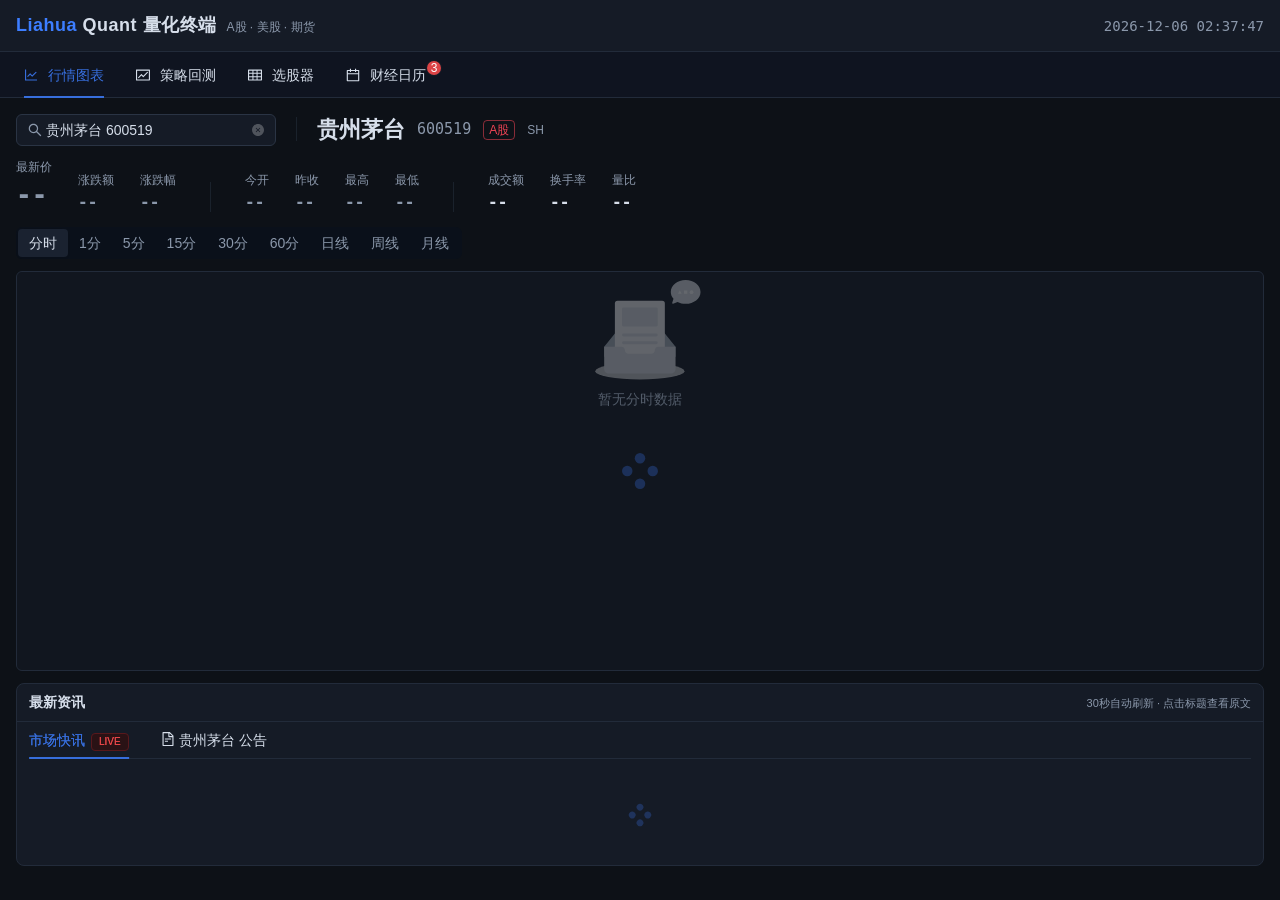
==== index.html @ 02c059ac "feat: US pre-market price on quote panel + pre/after-hours session indicator" ====
<!doctype html>
<html lang="zh-CN">
  <head>
    <meta charset="UTF-8" />
    <meta name="viewport" content="width=device-width, initial-scale=1.0, viewport-fit=cover" />
    <meta name="theme-color" content="#151b26" />
    <meta name="apple-mobile-web-app-capable" content="yes" />
    <meta name="apple-mobile-web-app-status-bar-style" content="black-translucent" />
    <link rel="icon" type="image/svg+xml" href="./favicon.svg" />
    <title>Liahua Quant · 量化终端</title>
    <script type="module" crossorigin src="./assets/index-Dqg5pVfK.js"></script>
    <link rel="stylesheet" crossorigin href="./assets/index-D7FE1mAZ.css">
  </head>
  <body>
    <div id="root"></div>
  </body>
</html>
---- assets/index-D7FE1mAZ.css ----
*{box-sizing:border-box}html,body,#root{margin:0;padding:0;height:100%;background:#0d1117;color:#d6deea}body{font-family:-apple-system,PingFang SC,Microsoft YaHei,Segoe UI,Roboto,sans-serif;-webkit-font-smoothing:antialiased}::-webkit-scrollbar{width:8px;height:8px}::-webkit-scrollbar-thumb{background:#2a3444;border-radius:4px}::-webkit-scrollbar-thumb:hover{background:#3a4762}::-webkit-scrollbar-track{background:transparent}.num-up{color:#ef4455}.num-down{color:#1fc47d}.num-flat{color:#8b98ab}.kline-chart-container{width:100%;height:100%}.hide-scrollbar::-webkit-scrollbar{display:none}.hide-scrollbar{-ms-overflow-style:none;scrollbar-width:none}@media (max-width: 768px){body{-webkit-tap-highlight-color:transparent;overscroll-behavior-y:none}.ant-table-cell{padding-top:10px;padding-bottom:10px}.ant-segmented-item-label{padding:4px 10px}.ant-input,.ant-segmented,.ant-select-selection-item{font-size:14px}}
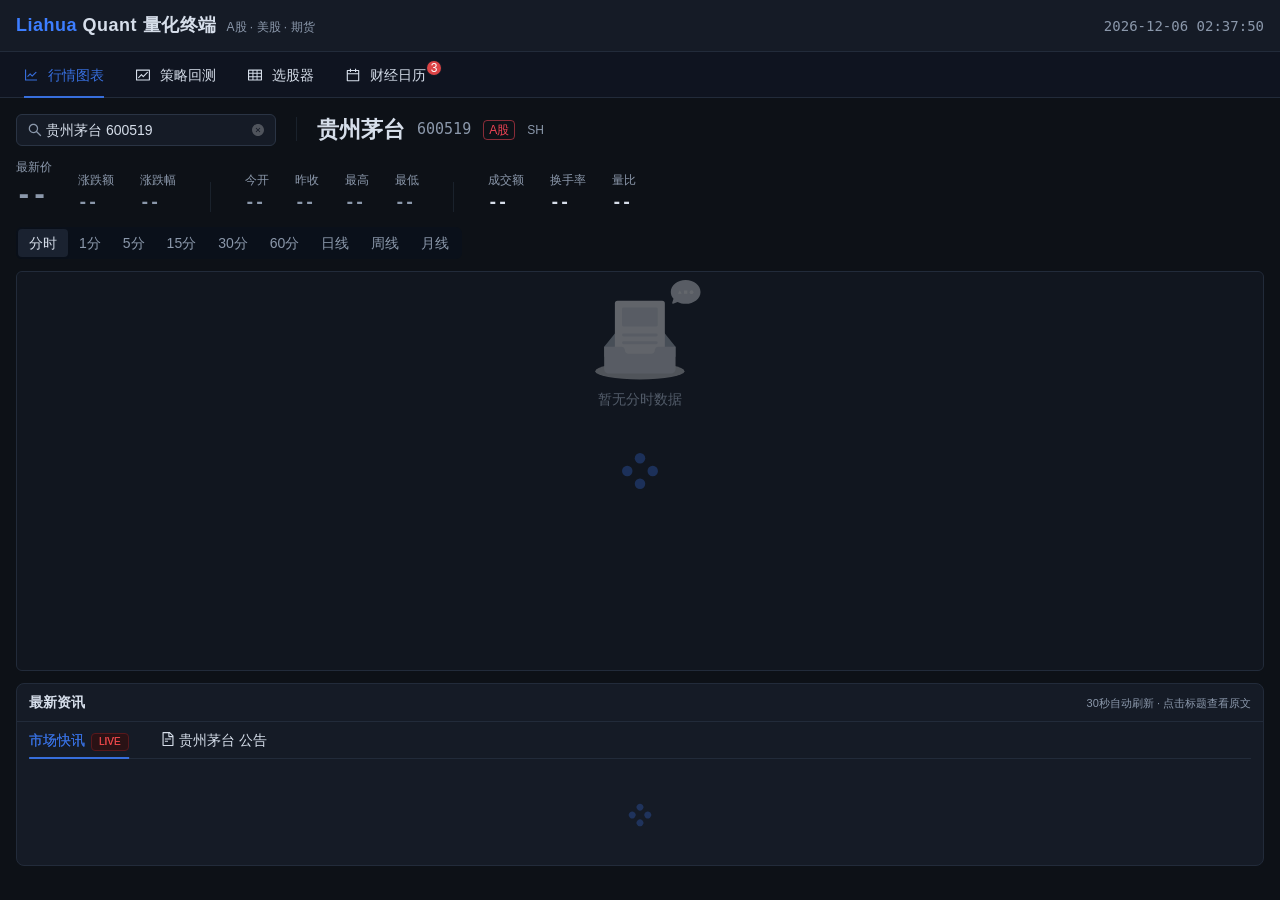
==== commit e40a9a0d: "feat: add PCB sector (TTMI/CLS/SMT/ROG)" ====
--- a/index.html
+++ b/index.html
@@ -8,7 +8,7 @@
     <meta name="apple-mobile-web-app-status-bar-style" content="black-translucent" />
     <link rel="icon" type="image/svg+xml" href="./favicon.svg" />
     <title>Liahua Quant · 量化终端</title>
-    <script type="module" crossorigin src="./assets/index-Dqg5pVfK.js"></script>
+    <script type="module" crossorigin src="./assets/index-BbQ2ewA9.js"></script>
     <link rel="stylesheet" crossorigin href="./assets/index-D7FE1mAZ.css">
   </head>
   <body>
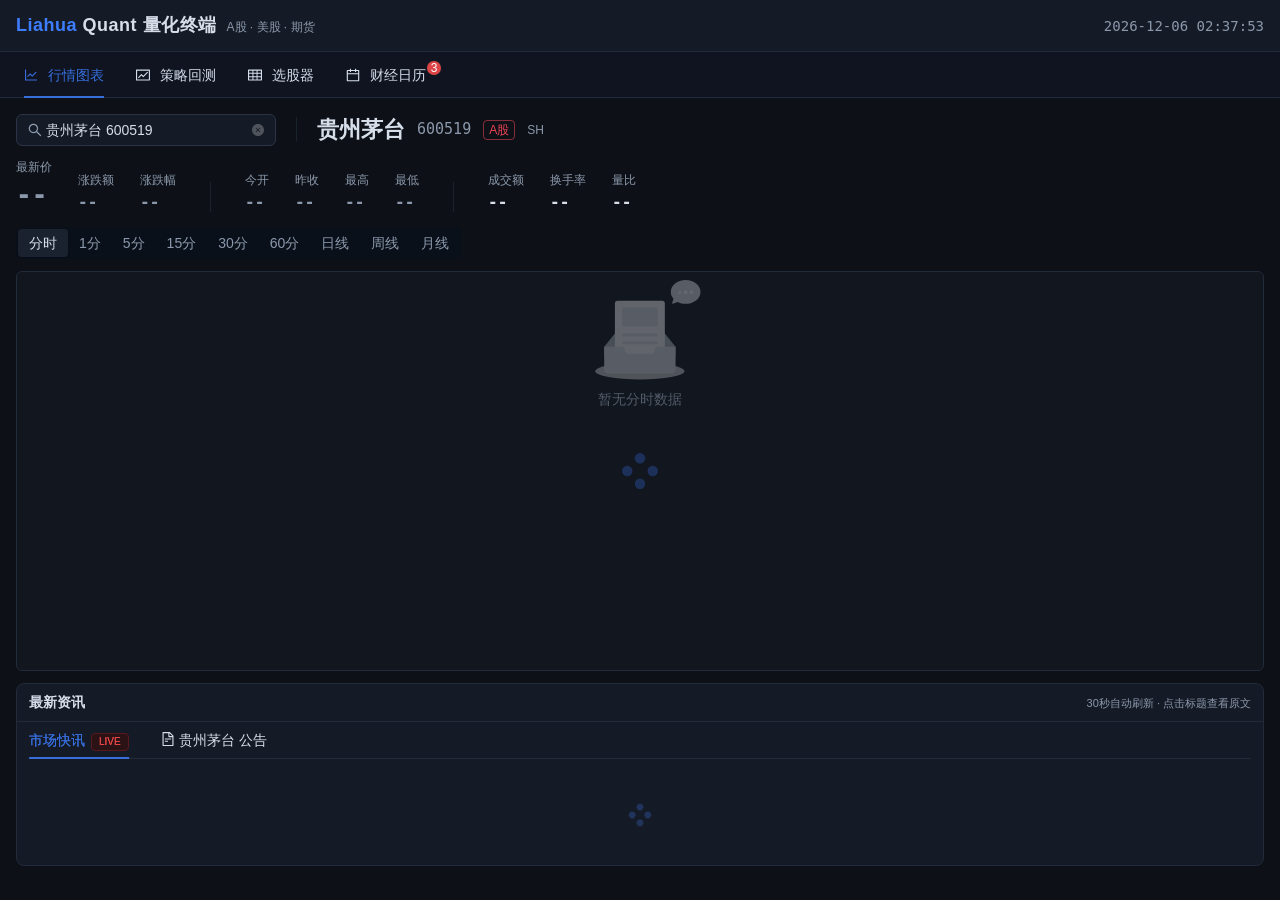
==== commit e1d5e911: "feat: sector cube click opens intraday chart modal with member quotes" ====
--- a/index.html
+++ b/index.html
@@ -8,7 +8,7 @@
     <meta name="apple-mobile-web-app-status-bar-style" content="black-translucent" />
     <link rel="icon" type="image/svg+xml" href="./favicon.svg" />
     <title>Liahua Quant · 量化终端</title>
-    <script type="module" crossorigin src="./assets/index-BbQ2ewA9.js"></script>
+    <script type="module" crossorigin src="./assets/index-DjyIBcL6.js"></script>
     <link rel="stylesheet" crossorigin href="./assets/index-D7FE1mAZ.css">
   </head>
   <body>
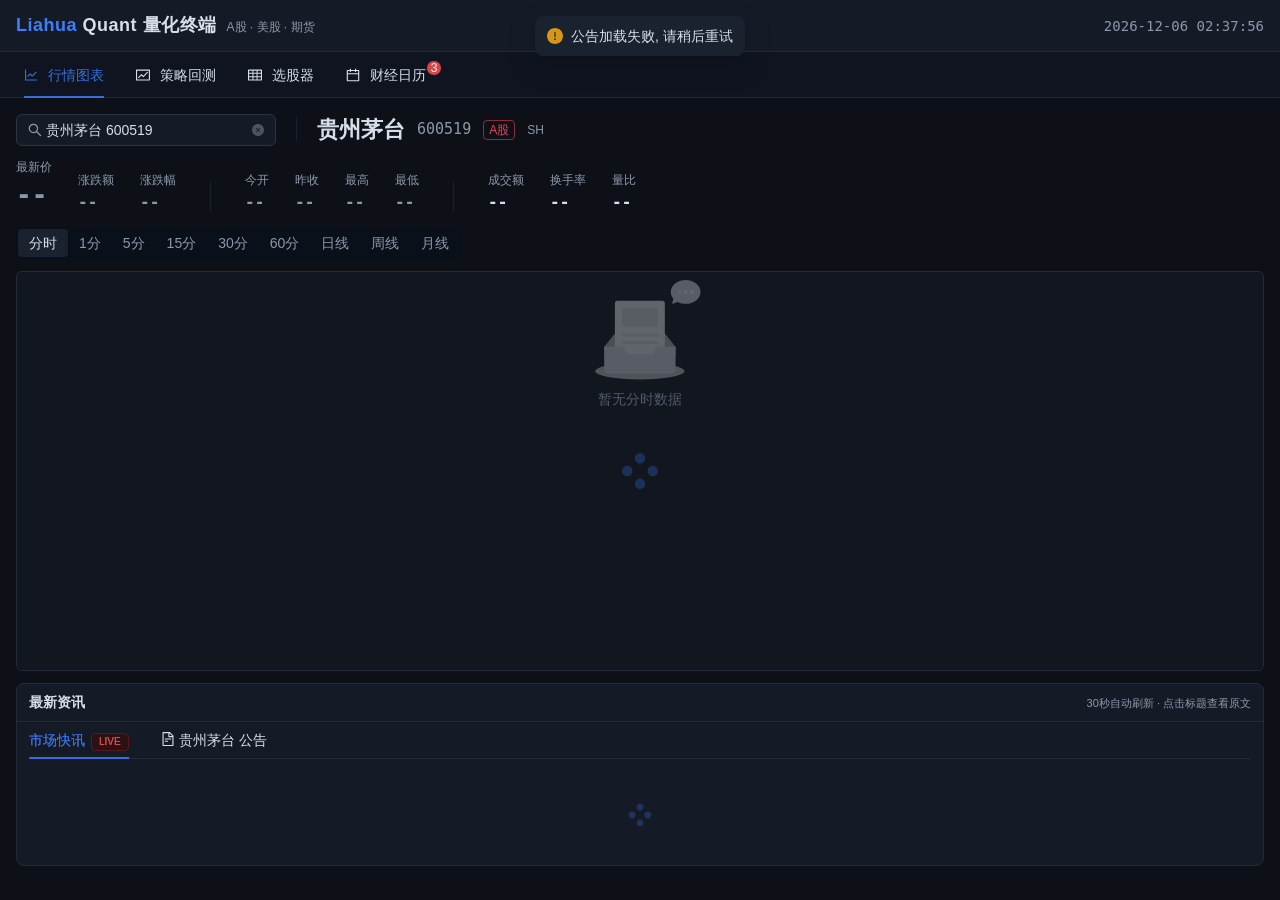
==== commit 03d6c493: "feat: expand US sector members (storage/CPO/PCB/pharma/brokers to 4-6 stocks)" ====
--- a/index.html
+++ b/index.html
@@ -8,7 +8,7 @@
     <meta name="apple-mobile-web-app-status-bar-style" content="black-translucent" />
     <link rel="icon" type="image/svg+xml" href="./favicon.svg" />
     <title>Liahua Quant · 量化终端</title>
-    <script type="module" crossorigin src="./assets/index-DjyIBcL6.js"></script>
+    <script type="module" crossorigin src="./assets/index-DGotKlfr.js"></script>
     <link rel="stylesheet" crossorigin href="./assets/index-D7FE1mAZ.css">
   </head>
   <body>
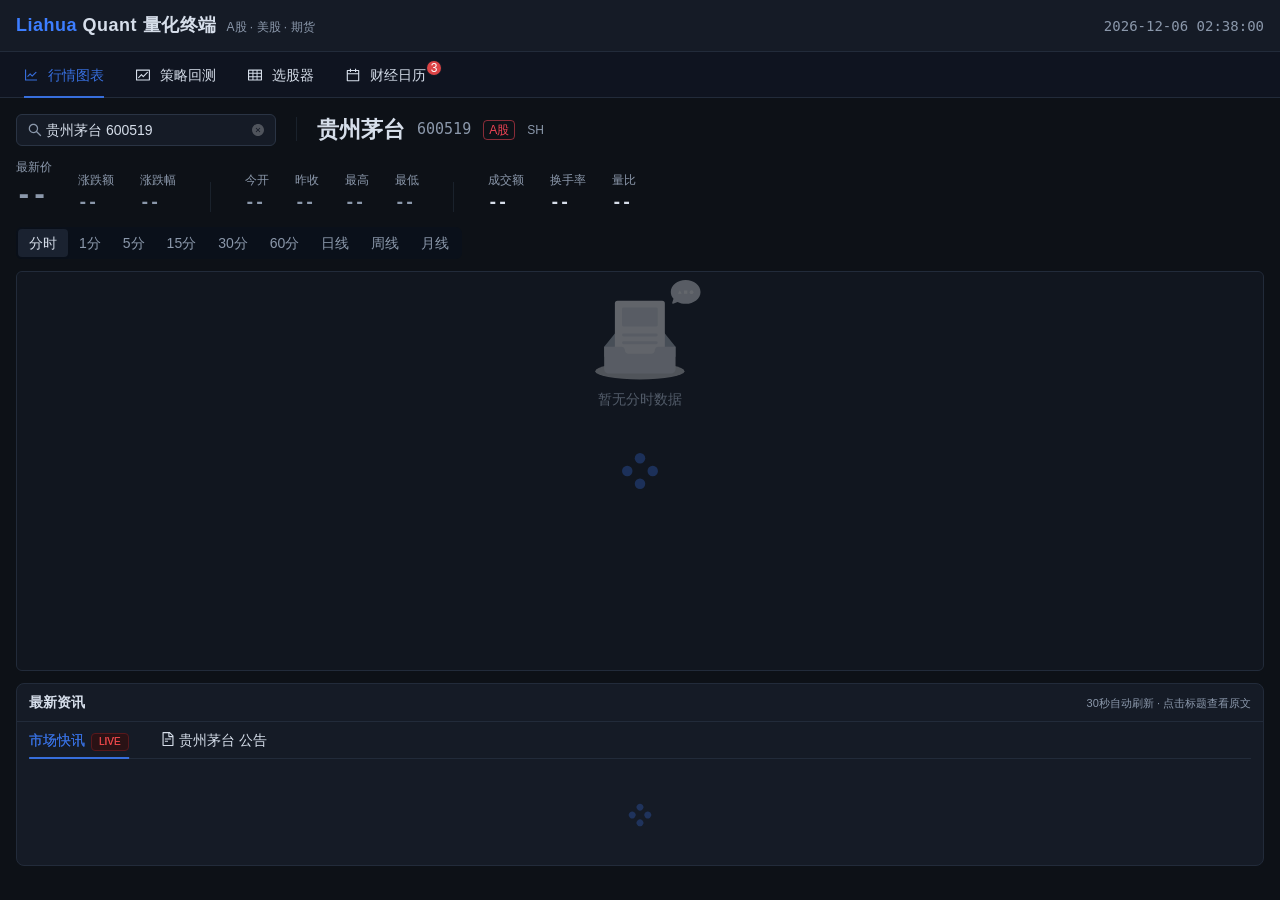
==== commit 069388c3: "fix: intraday fallback via 1-min klines for US off-hours (sparse data flattening)" ====
--- a/index.html
+++ b/index.html
@@ -8,7 +8,7 @@
     <meta name="apple-mobile-web-app-status-bar-style" content="black-translucent" />
     <link rel="icon" type="image/svg+xml" href="./favicon.svg" />
     <title>Liahua Quant · 量化终端</title>
-    <script type="module" crossorigin src="./assets/index-DGotKlfr.js"></script>
+    <script type="module" crossorigin src="./assets/index-7ZZLRTIh.js"></script>
     <link rel="stylesheet" crossorigin href="./assets/index-D7FE1mAZ.css">
   </head>
   <body>
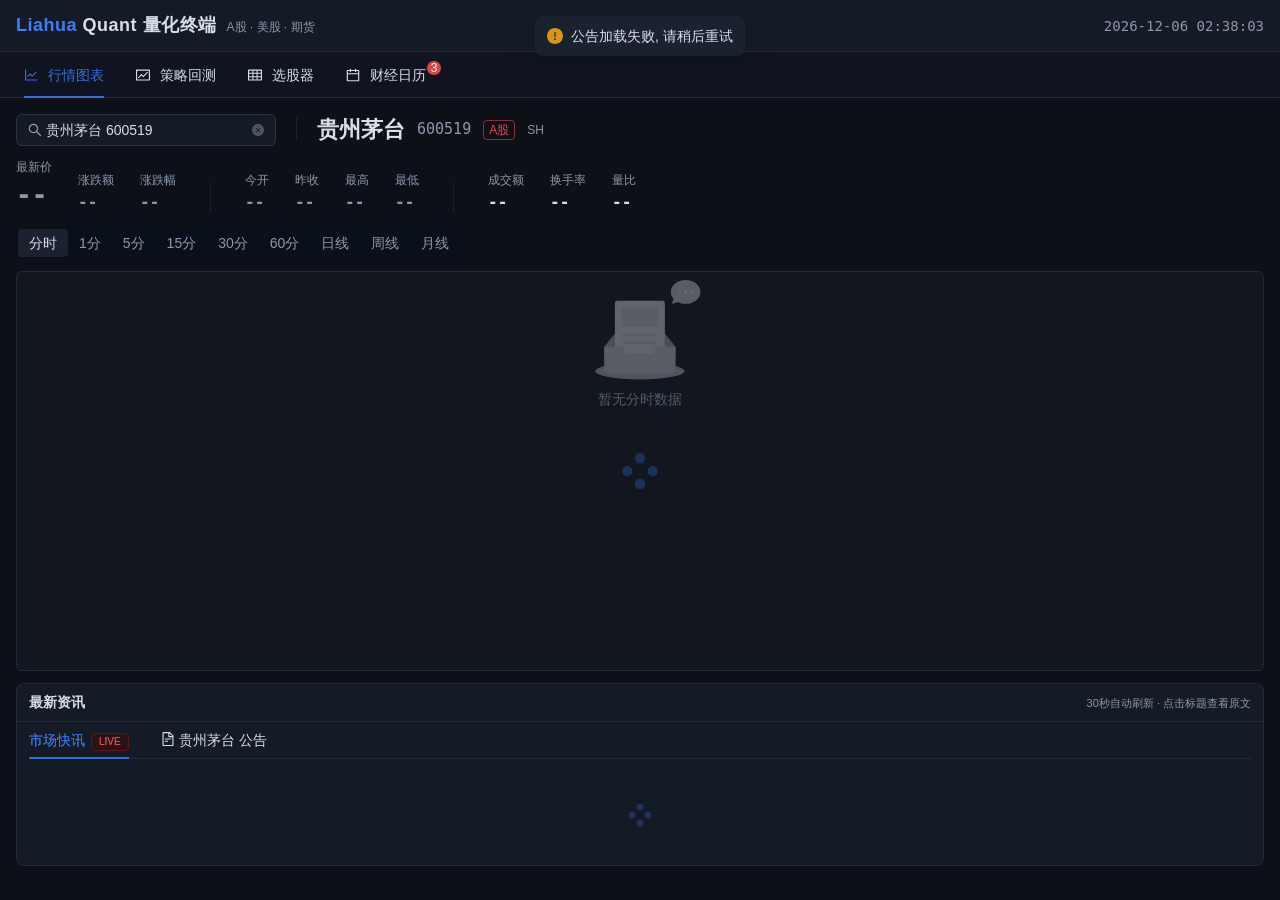
==== commit 2a952ba5: "feat: add Sina as A-share kline fallback source (reduce EastMoney dependency)" ====
--- a/index.html
+++ b/index.html
@@ -8,7 +8,7 @@
     <meta name="apple-mobile-web-app-status-bar-style" content="black-translucent" />
     <link rel="icon" type="image/svg+xml" href="./favicon.svg" />
     <title>Liahua Quant · 量化终端</title>
-    <script type="module" crossorigin src="./assets/index-7ZZLRTIh.js"></script>
+    <script type="module" crossorigin src="./assets/index-B-tmJQQq.js"></script>
     <link rel="stylesheet" crossorigin href="./assets/index-D7FE1mAZ.css">
   </head>
   <body>
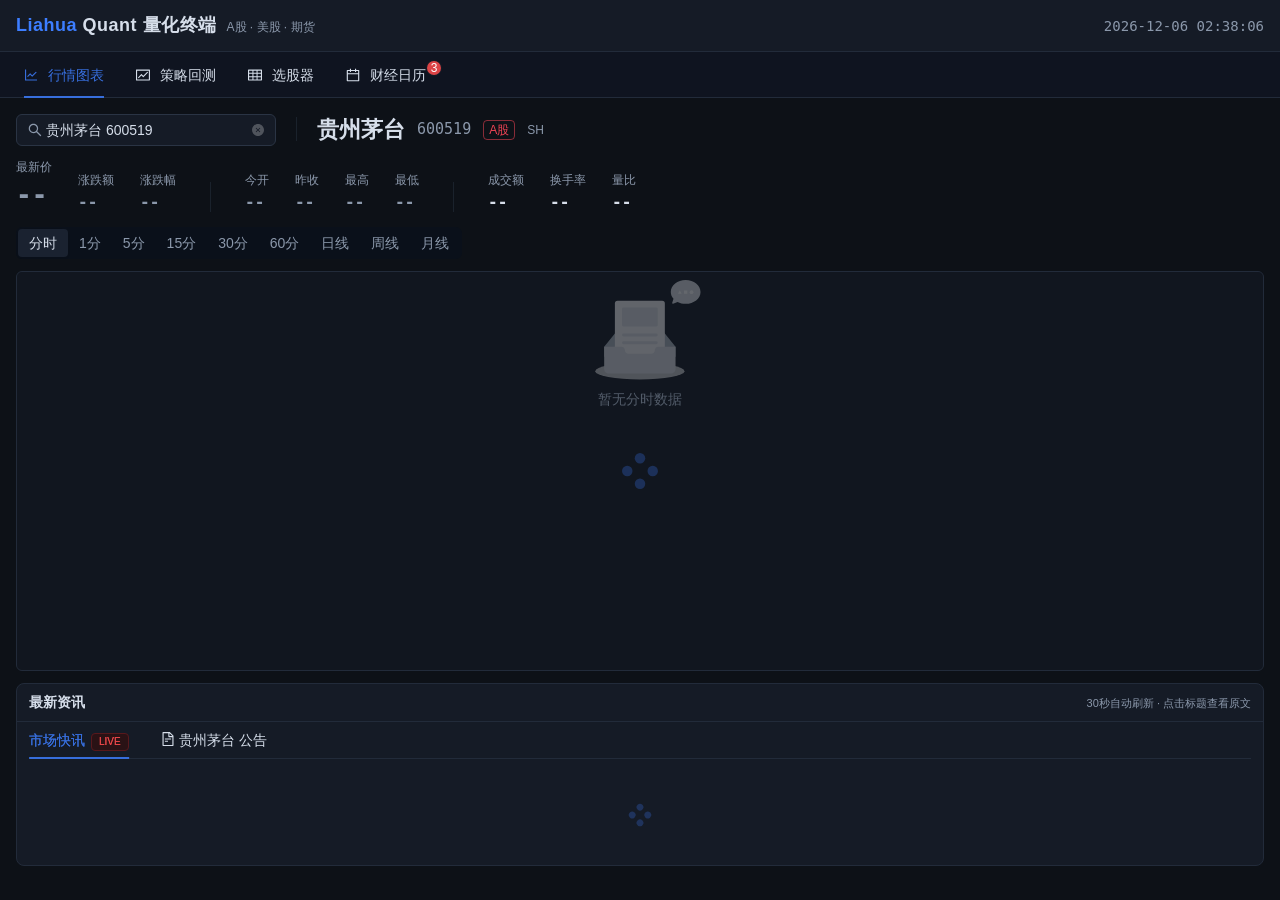
==== commit 0706851d: "feat: 美股板块/报价接入腾讯备源, 东财限流时自动降级" ====
--- a/index.html
+++ b/index.html
@@ -8,7 +8,7 @@
     <meta name="apple-mobile-web-app-status-bar-style" content="black-translucent" />
     <link rel="icon" type="image/svg+xml" href="./favicon.svg" />
     <title>Liahua Quant · 量化终端</title>
-    <script type="module" crossorigin src="./assets/index-B-tmJQQq.js"></script>
+    <script type="module" crossorigin src="./assets/index-CecrjabL.js"></script>
     <link rel="stylesheet" crossorigin href="./assets/index-D7FE1mAZ.css">
   </head>
   <body>
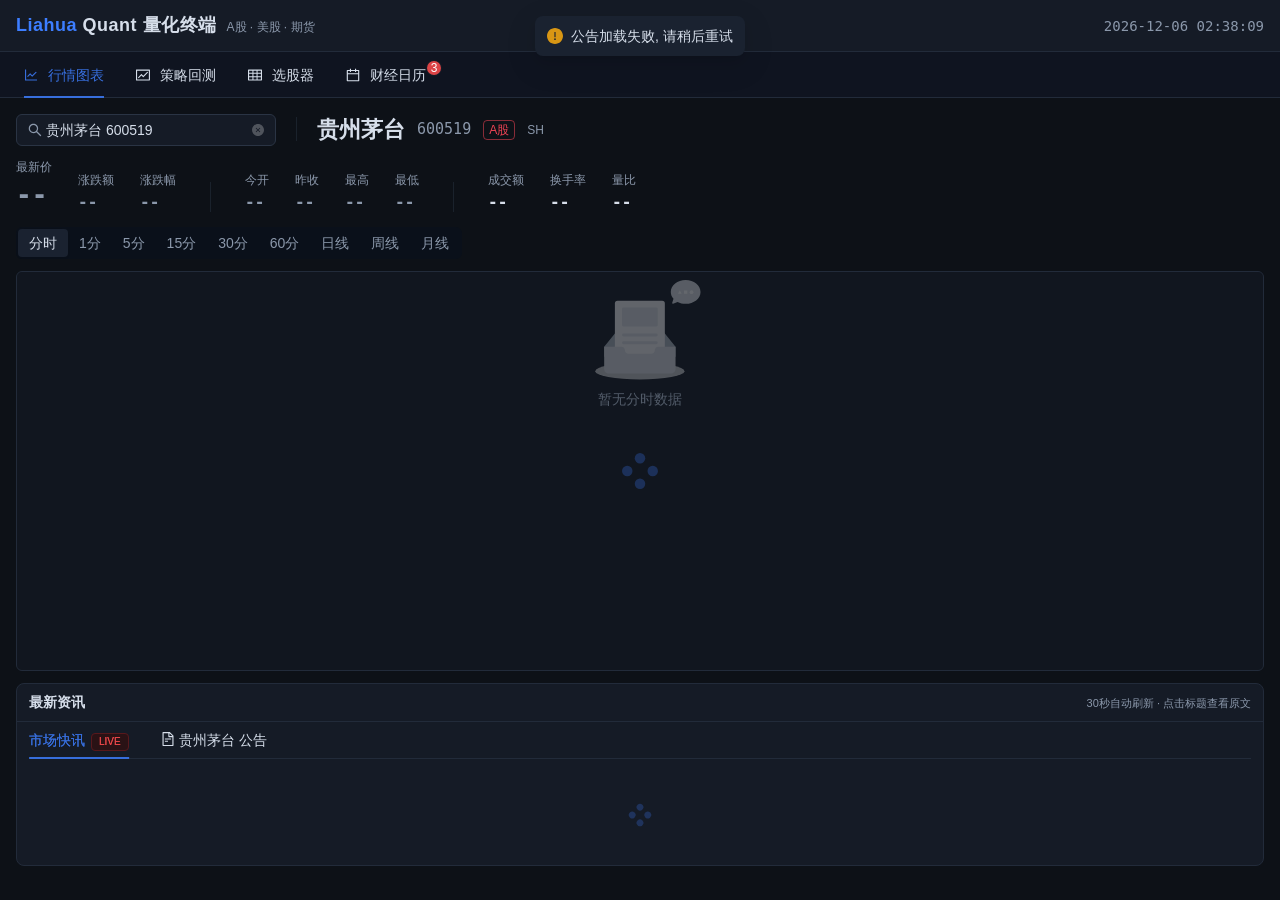
==== commit 64d079a2: "fix: 美股分时beg时区修正+空K线抛错, 修复闭市时段板块分时看不了" ====
--- a/index.html
+++ b/index.html
@@ -8,7 +8,7 @@
     <meta name="apple-mobile-web-app-status-bar-style" content="black-translucent" />
     <link rel="icon" type="image/svg+xml" href="./favicon.svg" />
     <title>Liahua Quant · 量化终端</title>
-    <script type="module" crossorigin src="./assets/index-CecrjabL.js"></script>
+    <script type="module" crossorigin src="./assets/index-DUDwQyFc.js"></script>
     <link rel="stylesheet" crossorigin href="./assets/index-D7FE1mAZ.css">
   </head>
   <body>
